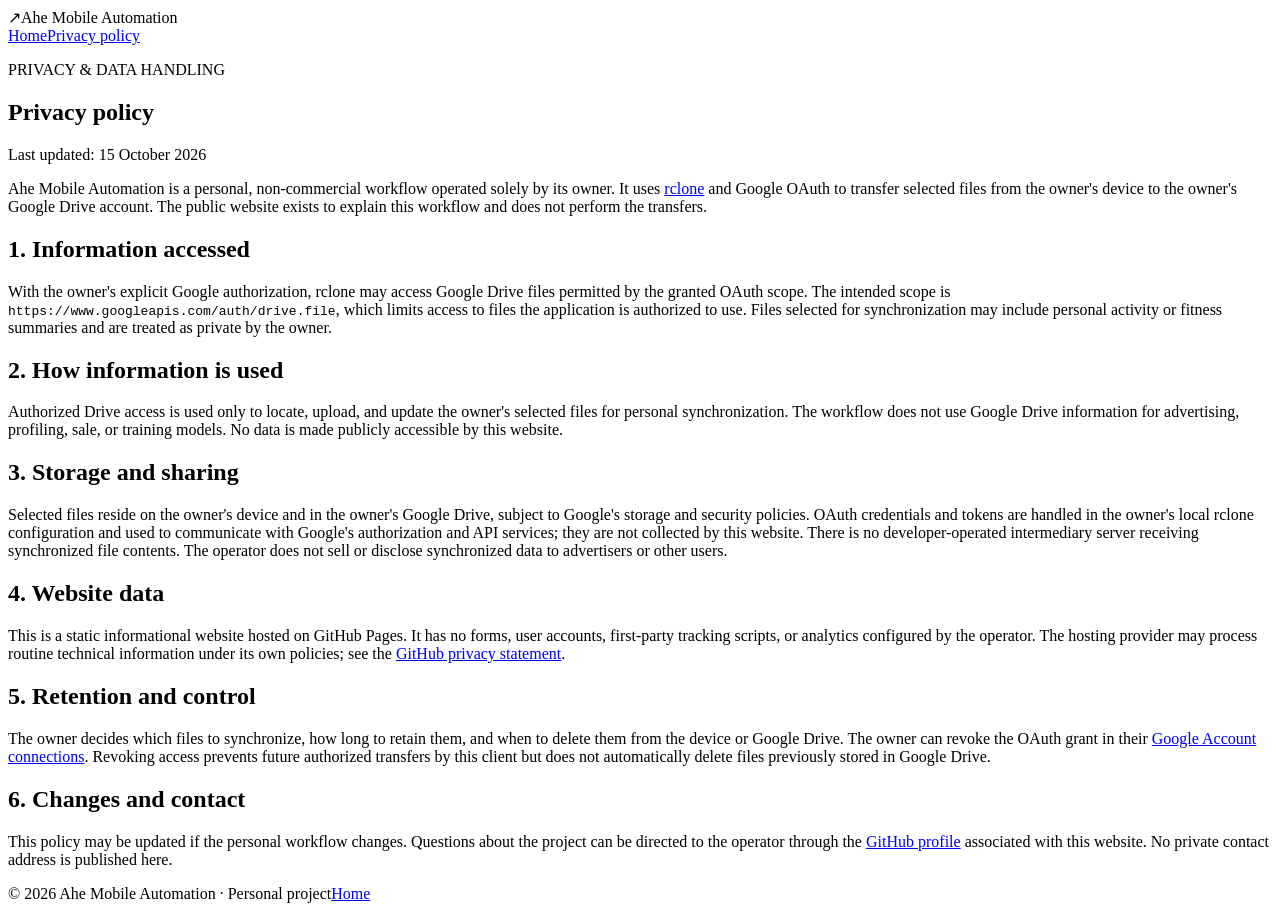
==== docs/privacy.html @ c37f376e "Add private OAuth branding website: docs/privacy.html" ====
<!doctype html>
<html lang="en">
<head>
  <meta charset="utf-8">
  <meta name="viewport" content="width=device-width, initial-scale=1">
  <meta name="color-scheme" content="light">
  <meta name="description" content="Privacy policy for Ahe Mobile Automation, a personal Google Drive sync workflow using rclone.">
  <title>Privacy Policy | Ahe Mobile Automation</title>
  <link rel="stylesheet" href="style.css">
</head>
<body>
  <main class="wrap">
    <header class="masthead">
      <div class="brand"><span class="mark" aria-hidden="true">↗</span><span>Ahe Mobile Automation</span></div>
      <nav aria-label="Site navigation"><a href="index.html">Home</a><a href="privacy.html" aria-current="page">Privacy policy</a></nav>
    </header>
    <article class="policy">
      <p class="eyebrow">PRIVACY &amp; DATA HANDLING</p>
      <h1>Privacy policy</h1>
      <p class="updated">Last updated: 15 October 2026</p>
      <p>Ahe Mobile Automation is a personal, non-commercial workflow operated solely by its owner. It uses <a href="https://rclone.org/" rel="noopener noreferrer">rclone</a> and Google OAuth to transfer selected files from the owner's device to the owner's Google Drive account. The public website exists to explain this workflow and does not perform the transfers.</p>

      <h2>1. Information accessed</h2>
      <p>With the owner's explicit Google authorization, rclone may access Google Drive files permitted by the granted OAuth scope. The intended scope is <code>https://www.googleapis.com/auth/drive.file</code>, which limits access to files the application is authorized to use. Files selected for synchronization may include personal activity or fitness summaries and are treated as private by the owner.</p>

      <h2>2. How information is used</h2>
      <p>Authorized Drive access is used only to locate, upload, and update the owner's selected files for personal synchronization. The workflow does not use Google Drive information for advertising, profiling, sale, or training models. No data is made publicly accessible by this website.</p>

      <h2>3. Storage and sharing</h2>
      <p>Selected files reside on the owner's device and in the owner's Google Drive, subject to Google's storage and security policies. OAuth credentials and tokens are handled in the owner's local rclone configuration and used to communicate with Google's authorization and API services; they are not collected by this website. There is no developer-operated intermediary server receiving synchronized file contents. The operator does not sell or disclose synchronized data to advertisers or other users.</p>

      <h2>4. Website data</h2>
      <p>This is a static informational website hosted on GitHub Pages. It has no forms, user accounts, first-party tracking scripts, or analytics configured by the operator. The hosting provider may process routine technical information under its own policies; see the <a href="https://docs.github.com/en/site-policy/privacy-policies/github-general-privacy-statement" rel="noopener noreferrer">GitHub privacy statement</a>.</p>

      <h2>5. Retention and control</h2>
      <p>The owner decides which files to synchronize, how long to retain them, and when to delete them from the device or Google Drive. The owner can revoke the OAuth grant in their <a href="https://myaccount.google.com/connections" rel="noopener noreferrer">Google Account connections</a>. Revoking access prevents future authorized transfers by this client but does not automatically delete files previously stored in Google Drive.</p>

      <h2>6. Changes and contact</h2>
      <p>This policy may be updated if the personal workflow changes. Questions about the project can be directed to the operator through the <a href="https://github.com/cathyxub" rel="noopener noreferrer">GitHub profile</a> associated with this website. No private contact address is published here.</p>
    </article>
    <footer><span>© 2026 Ahe Mobile Automation · Personal project</span><a href="index.html">Home</a></footer>
  </main>
</body>
</html>
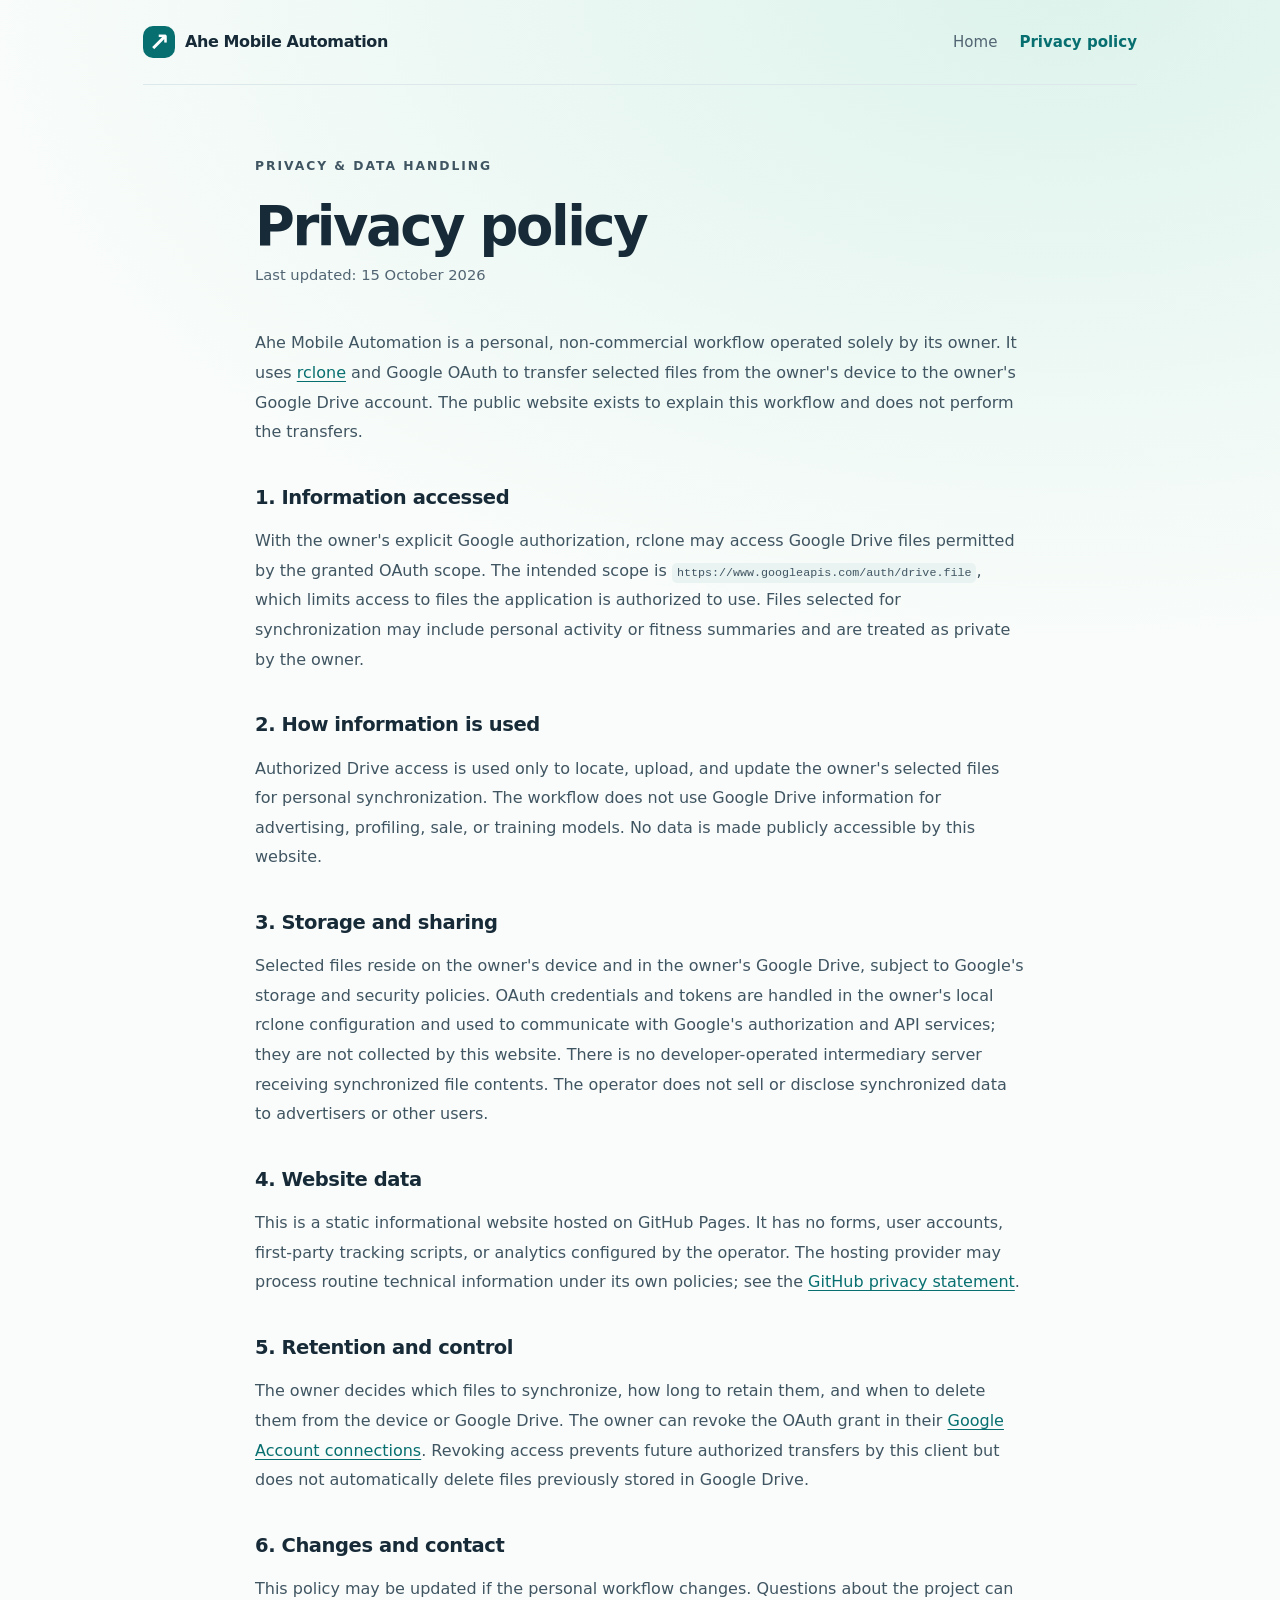
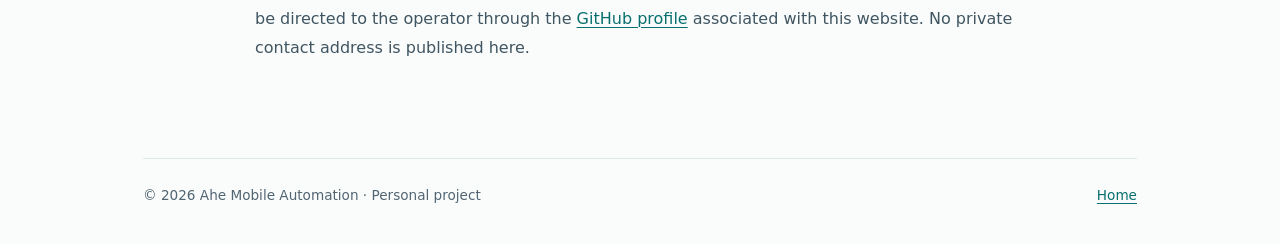
==== commit 1f0088f1: "Match canonical site source including final newline" ====
--- a/docs/privacy.html
+++ b/docs/privacy.html
@@ -41,4 +41,4 @@
     <footer><span>© 2026 Ahe Mobile Automation · Personal project</span><a href="index.html">Home</a></footer>
   </main>
 </body>
-</html>+</html>
--- a/docs/style.css
+++ b/docs/style.css
@@ -0,0 +1,34 @@
+:root{color-scheme:light;--ink:#172a37;--muted:#526573;--line:#dce8e9;--teal:#086f70;--cream:#f9fcfa;--panel:#ffffff}
+*{box-sizing:border-box}
+html{font-family:Inter,ui-sans-serif,system-ui,-apple-system,BlinkMacSystemFont,"Segoe UI",sans-serif;line-height:1.65}
+body{margin:0;color:var(--ink);background:radial-gradient(ellipse 85% 36% at 83% -1%,#ddf3ec 0%,transparent 100%),var(--cream)}
+a{color:var(--teal);text-decoration-thickness:1px;text-underline-offset:3px}
+a:hover{text-decoration-thickness:2px}
+a:focus-visible{outline:3px solid #eaa345;outline-offset:3px}
+.wrap{max-width:1050px;margin:auto;padding:0 28px}
+.masthead{display:flex;justify-content:space-between;align-items:center;gap:18px;border-bottom:1px solid var(--line);padding:26px 0}
+.brand{display:flex;align-items:center;gap:10px;font-weight:750;letter-spacing:-.025em}
+.mark{width:32px;height:32px;border-radius:10px;background:var(--teal);color:white;display:grid;place-items:center;font-size:25px;line-height:1}
+nav{display:flex;gap:22px;font-size:.94rem}nav a{text-decoration:none;color:var(--muted)}nav a[aria-current]{font-weight:700;color:var(--teal)}
+.hero{padding:92px 0 56px;max-width:795px}
+.eyebrow{color:var(--teal);letter-spacing:.16em;font-weight:780;font-size:.77rem}
+h1{font-size:clamp(2.2rem,5.7vw,4rem);line-height:1.13;letter-spacing:-.045em;margin:18px 0 24px;font-weight:790}
+.lede{font-size:1.15rem;line-height:1.78;max-width:750px;color:var(--muted)}
+.button{display:inline-flex;align-items:center;gap:25px;background:var(--teal);color:white;text-decoration:none;padding:13px 19px;border-radius:12px;margin-top:18px;font-weight:700}
+.button:hover{background:#075859}
+.info-grid{display:grid;grid-template-columns:repeat(3,minmax(0,1fr));gap:17px;padding:26px 0 47px}
+.panel{background:var(--panel);border:1px solid var(--line);border-radius:20px;padding:25px;box-shadow:0 6px 25px rgba(13,78,76,.025)}
+.panel-icon{font-weight:800;color:var(--teal);font-size:.8rem;letter-spacing:.07em}
+h2{font-size:1.25rem;line-height:1.3;letter-spacing:-.022em;margin:14px 0 10px}
+.panel p,.note p{color:var(--muted);margin-bottom:0}
+.note{background:#edf7f3;border:1px solid #d6ebe3;border-radius:20px;padding:24px 28px;margin:0 0 60px}
+.note h2{margin-top:0}
+.policy{max-width:770px;margin:70px auto 95px}
+.policy h1{font-size:clamp(2.4rem,5vw,3.4rem);margin-bottom:4px}
+.policy .updated{color:var(--muted);font-size:.92rem;margin:0 0 40px}
+.policy p{color:#405562;line-height:1.85}
+.policy h2{margin-top:38px;font-size:1.22rem}
+code{font-size:.9em;overflow-wrap:anywhere;background:#e9f3f1;padding:3px 5px;border-radius:5px}
+footer{border-top:1px solid var(--line);padding:25px 0 38px;color:var(--muted);font-size:.85rem;display:flex;justify-content:space-between;gap:16px}
+@media(max-width:720px){.wrap{padding:0 20px}.masthead{align-items:flex-start;flex-direction:column;padding:20px 0}nav{gap:17px}.hero{padding:57px 0 25px}.info-grid{grid-template-columns:1fr;padding:15px 0 30px}.panel{padding:20px}.note{padding:21px;margin-bottom:35px}.policy{margin:45px auto 60px}footer{flex-direction:column;gap:5px}}
+@media(prefers-reduced-motion:no-preference){.button{transition:background-color .15s ease}}
